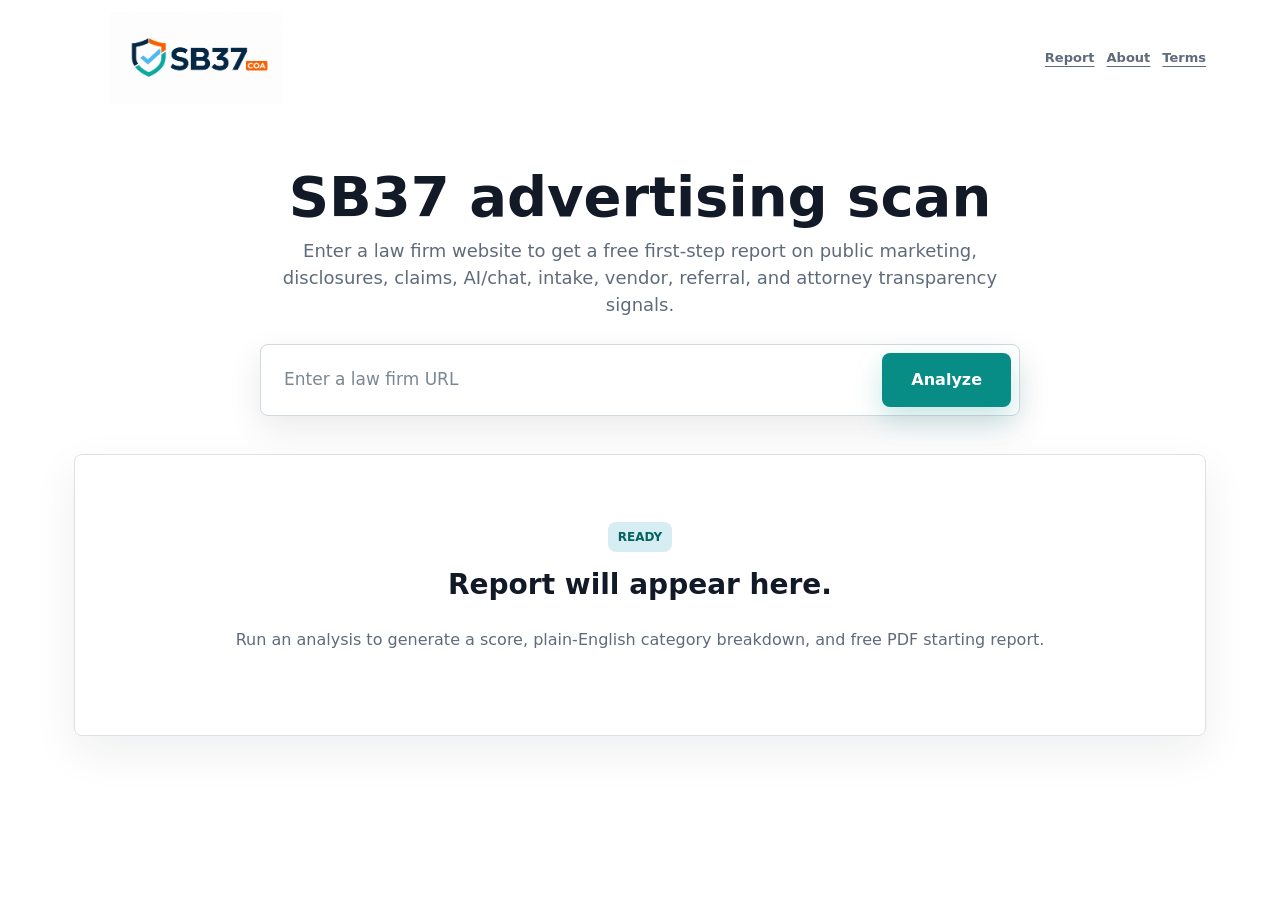
==== SB37/index.html @ e934d3d1 "Simplify PDF report layout" ====
<!doctype html>
<html lang="en">
  <head>
    <meta charset="utf-8">
    <meta name="viewport" content="width=device-width, initial-scale=1">
    <title>SB37 COA | California Legal Advertising Assessment</title>
    <meta name="description" content="Run a free SB37 compliance opportunity assessment for California law firm advertising, AI content, intake scripts, lead vendors, and disclosures.">
    <link rel="stylesheet" href="styles.css?v=20260623i">
  </head>
  <body>
    <header class="site-header">
      <div class="top-scan-shell">
        <a class="brand" href="index.html" aria-label="SB37 COA home">
          <img src="assets/sb37-coa-logo.png" alt="SB37 COA logo">
        </a>
        <div class="small-links" aria-label="Site links">
          <a href="#assessment">Report</a>
          <a href="about.html">About</a>
          <a href="terms.html">Terms</a>
        </div>
      </div>
    </header>

    <main class="scan-app">
      <section class="psi-hero" aria-label="SB37 scanner">
        <div class="psi-copy">
          <h1>SB37 advertising scan</h1>
          <p>Enter a law firm website to get a free first-step report on public marketing, disclosures, claims, AI/chat, intake, vendor, referral, and attorney transparency signals.</p>
        </div>
        <form class="top-scan-form psi-form" id="assessmentForm">
          <label class="sr-only" for="website">Law firm website</label>
          <input id="website" name="website" type="text" inputmode="url" autocapitalize="none" autocomplete="url" spellcheck="false" placeholder="Enter a law firm URL" required>
          <button class="button primary" type="submit">Analyze</button>
        </form>
      </section>
      <section class="assessment-shell compact-report" id="assessment">
        <div class="assessment-output">
          <article class="report-card" id="reportCard" aria-live="polite">
            <div class="report-empty">
              <span class="report-badge">Ready</span>
              <h3>Report will appear here.</h3>
              <p>Run an analysis to generate a score, plain-English category breakdown, and free PDF starting report.</p>
            </div>
          </article>
        </div>
      </section>
    </main>

    <script src="script.js?v=20260623i"></script>
  </body>
</html>
---- SB37/styles.css ----
:root {
  --ink: #121927;
  --muted: #5f6b7b;
  --line: #dbe3e8;
  --paper: #fbfcf8;
  --white: #ffffff;
  --teal: #078c86;
  --teal-dark: #05635f;
  --poppy: #f27a35;
  --sky: #d7edf4;
  --blue: #315d7d;
  --green: #27a76f;
  --warning: #c56a16;
  --danger: #b43b45;
  --shadow: 0 24px 70px rgba(18, 25, 39, 0.13);
}

* {
  box-sizing: border-box;
}

html {
  scroll-behavior: smooth;
}

body {
  margin: 0;
  color: var(--ink);
  background: var(--white);
  font-family: Inter, ui-sans-serif, system-ui, -apple-system, BlinkMacSystemFont, "Segoe UI", sans-serif;
  line-height: 1.5;
}

a {
  color: inherit;
}

.site-header {
  position: relative;
  top: 0;
  z-index: 10;
  background: var(--white);
}

.coa-strip {
  display: flex;
  justify-content: center;
  gap: 12px;
  padding: 8px 20px;
  color: var(--white);
  background: var(--ink);
  font-size: 13px;
}

.coa-strip span {
  color: #dfe9ee;
}

.top-scan-shell {
  display: grid;
  grid-template-columns: auto 1fr;
  align-items: center;
  gap: 22px;
  max-width: 1180px;
  margin: 0 auto;
  padding: 12px 24px 6px;
}

.top-scan-shell.simple {
  grid-template-columns: auto auto;
  justify-content: space-between;
}

.brand {
  display: inline-flex;
  align-items: center;
  text-decoration: none;
}

.brand img {
  display: block;
  width: 244px;
  height: 92px;
  object-fit: contain;
}

.top-scan-form {
  display: grid;
  grid-template-columns: minmax(0, 1fr) auto;
  gap: 10px;
  align-items: center;
  width: 100%;
}

.top-scan-form input {
  min-height: 54px;
  background: var(--white);
  box-shadow: none;
  font-size: 17px;
}

.top-scan-form input::placeholder {
  color: #7a8794;
}

.small-links {
  display: flex;
  align-items: center;
  justify-content: flex-end;
  gap: 12px;
  white-space: nowrap;
}

.scan-app {
  min-height: calc(100vh - 110px);
}

.psi-hero {
  display: grid;
  gap: 26px;
  justify-items: center;
  max-width: 980px;
  margin: 0 auto;
  padding: 46px 24px 28px;
  text-align: center;
}

.psi-copy {
  display: grid;
  justify-items: center;
  gap: 10px;
}

.psi-copy img {
  width: 132px;
  height: auto;
}

.psi-copy h1 {
  margin: 12px 0 0;
  font-size: clamp(36px, 6vw, 56px);
  line-height: 1.05;
  letter-spacing: 0;
}

.psi-copy p {
  max-width: 720px;
  margin: 0;
  color: var(--muted);
  font-size: 18px;
}

.psi-form {
  width: min(100%, 760px);
  padding: 8px;
  border: 1px solid #cfd9df;
  border-radius: 8px;
  background: var(--white);
  box-shadow: 0 12px 34px rgba(18, 25, 39, 0.09);
}

.psi-form input {
  border-color: transparent;
}

.psi-form input:focus {
  outline: none;
  border-color: transparent;
}

.psi-form .button {
  min-height: 54px;
  padding: 0 28px;
}

.small-links a,
.text-links a {
  color: var(--muted);
  font-size: 13px;
  font-weight: 700;
  text-decoration: underline;
  text-decoration-thickness: 1px;
  text-underline-offset: 4px;
}

.small-links a:hover,
.text-links a:hover {
  color: var(--ink);
}

.sr-only {
  position: absolute;
  width: 1px;
  height: 1px;
  padding: 0;
  margin: -1px;
  overflow: hidden;
  clip: rect(0, 0, 0, 0);
  white-space: nowrap;
  border: 0;
}

.hero {
  display: grid;
  grid-template-columns: minmax(0, 1.08fr) minmax(320px, 0.92fr);
  gap: 42px;
  align-items: center;
  max-width: 1180px;
  min-height: calc(100vh - 130px);
  margin: 0 auto;
  padding: 64px 24px 56px;
}

.hero-copy h1,
.page-hero h1 {
  max-width: 780px;
  margin: 0;
  font-size: clamp(42px, 6.3vw, 76px);
  line-height: 0.96;
  letter-spacing: 0;
}

.hero-lede,
.page-hero p {
  max-width: 680px;
  margin: 22px 0 0;
  color: var(--muted);
  font-size: 20px;
}

.eyebrow {
  margin: 0 0 14px;
  color: var(--teal-dark);
  font-size: 13px;
  font-weight: 900;
  letter-spacing: 0;
  text-transform: uppercase;
}

.hero-actions {
  display: flex;
  flex-wrap: wrap;
  gap: 12px;
  margin-top: 30px;
}

.hero-actions.text-links {
  gap: 16px;
}

.button {
  display: inline-flex;
  align-items: center;
  justify-content: center;
  min-height: 48px;
  padding: 0 18px;
  border: 1px solid transparent;
  border-radius: 8px;
  font: inherit;
  font-weight: 850;
  text-decoration: none;
  cursor: pointer;
}

.button.primary {
  color: var(--white);
  background: var(--teal);
  box-shadow: 0 12px 28px rgba(7, 140, 134, 0.22);
}

.button.primary:hover {
  background: var(--teal-dark);
}

.button:disabled {
  cursor: wait;
  opacity: 0.72;
}

.button.secondary {
  color: var(--ink);
  background: var(--white);
  border-color: var(--line);
}

.button.wide {
  width: 100%;
}

.score-panel {
  display: grid;
  gap: 14px;
}

.meter-card {
  overflow: hidden;
  min-height: 520px;
  padding: 28px;
  border: 1px solid var(--line);
  border-radius: 8px;
  background:
    radial-gradient(circle at 20% 10%, rgba(242, 122, 53, 0.2), transparent 28%),
    linear-gradient(145deg, #ffffff 0%, #e8f7f6 52%, #f7eee1 100%);
  box-shadow: var(--shadow);
}

.meter-top {
  display: flex;
  align-items: center;
  justify-content: space-between;
  color: var(--muted);
  font-weight: 850;
}

.meter-top strong {
  color: var(--ink);
  font-size: 56px;
  line-height: 1;
}

.meter-ring {
  position: relative;
  display: grid;
  place-items: center;
  width: min(100%, 330px);
  aspect-ratio: 1;
  margin: 34px auto;
  border-radius: 50%;
  background: conic-gradient(var(--green) 0 62%, var(--poppy) 62% 82%, #e5edf0 82% 100%);
}

.meter-ring::after {
  content: "";
  position: absolute;
  inset: 18px;
  border-radius: 50%;
  background: var(--white);
}

.ring-core {
  position: relative;
  z-index: 1;
  display: grid;
  place-items: center;
  width: 132px;
  aspect-ratio: 1;
  border-radius: 50%;
  color: var(--teal-dark);
  background: var(--sky);
  font-size: 28px;
  font-weight: 950;
}

.meter-status {
  display: grid;
  gap: 6px;
  padding: 18px;
  border-radius: 8px;
  background: rgba(255, 255, 255, 0.78);
}

.meter-status strong {
  font-size: 22px;
}

.meter-status span {
  color: var(--muted);
}

.mini-grid {
  display: grid;
  grid-template-columns: repeat(4, 1fr);
  gap: 10px;
}

.mini-grid span {
  display: grid;
  place-items: center;
  min-height: 64px;
  padding: 8px;
  border: 1px solid var(--line);
  border-radius: 8px;
  background: var(--white);
  color: var(--muted);
  font-size: 13px;
  font-weight: 850;
  text-align: center;
}

.risk-band {
  display: grid;
  grid-template-columns: repeat(3, 1fr);
  gap: 1px;
  background: var(--line);
  border-block: 1px solid var(--line);
}

.risk-band div {
  display: grid;
  gap: 6px;
  min-height: 150px;
  padding: 28px;
  background: var(--ink);
  color: var(--white);
}

.risk-band span {
  color: #ccd7df;
}

.assessment-shell,
.packages,
.loop-section,
.delta-section,
.terms-layout,
.disclaimer-callout,
.page-hero {
  max-width: 1180px;
  margin: 0 auto;
  padding: 76px 24px;
}

.scan-app .compact-report {
  padding-top: 10px;
  padding-bottom: 48px;
}

.compact-report .assessment-output {
  gap: 0;
}

.compact-report .report-card {
  min-height: 280px;
}

.compact-report .report-empty {
  min-height: 224px;
}

.section-heading {
  max-width: 760px;
  margin-bottom: 28px;
}

.section-heading.compact {
  margin-bottom: 24px;
}

.section-heading h2 {
  margin: 0;
  font-size: clamp(30px, 4vw, 48px);
  line-height: 1.02;
}

.section-heading p:not(.eyebrow) {
  color: var(--muted);
  font-size: 18px;
}

.assessment-grid {
  display: grid;
  grid-template-columns: minmax(310px, 0.85fr) minmax(0, 1.15fr);
  gap: 24px;
  align-items: start;
}

.assessment-output {
  display: grid;
  gap: 16px;
}

.assessment-card,
.report-card,
.package-grid article,
.delta-grid article,
.terms-layout article,
.disclaimer-callout {
  border: 1px solid var(--line);
  border-radius: 8px;
  background: var(--white);
  box-shadow: 0 16px 45px rgba(18, 25, 39, 0.07);
}

.assessment-card {
  padding: 24px;
}

fieldset {
  display: grid;
  gap: 12px;
  margin: 0;
  padding: 0;
  border: 0;
}

fieldset + fieldset {
  margin-top: 24px;
  padding-top: 22px;
  border-top: 1px solid var(--line);
}

legend {
  margin-bottom: 14px;
  font-size: 18px;
  font-weight: 900;
}

label {
  font-weight: 800;
}

input,
select {
  width: 100%;
  min-height: 48px;
  padding: 0 14px;
  border: 1px solid #cfd9df;
  border-radius: 8px;
  color: var(--ink);
  background: var(--white);
  font: inherit;
}

input:focus,
select:focus {
  outline: 3px solid rgba(7, 140, 134, 0.18);
  border-color: var(--teal);
}

.inline-field {
  display: grid;
  grid-template-columns: 1fr auto;
  gap: 10px;
}

.form-note {
  margin: 0;
  color: var(--muted);
  font-size: 13px;
}

.form-note a {
  color: var(--teal-dark);
  font-weight: 900;
}

.auto-scan-card {
  display: grid;
  gap: 6px;
  padding: 16px;
  border: 1px solid #d8e5e8;
  border-radius: 8px;
  color: var(--ink);
  background: #f7faf9;
}

.auto-scan-card strong {
  font-size: 16px;
}

.auto-scan-card span {
  color: var(--muted);
  font-size: 14px;
}

.auto-scan-card.scanning {
  border-color: rgba(7, 140, 134, 0.5);
  background: #edf9f8;
}

.auto-scan-card.warning {
  border-color: rgba(197, 106, 22, 0.45);
  background: #fff8ed;
}

.report-card {
  min-height: 590px;
  padding: 28px;
}

.report-empty {
  display: grid;
  justify-items: center;
  align-content: center;
  min-height: 520px;
  color: var(--muted);
  text-align: center;
}

.report-empty h3 {
  margin: 12px 0 6px;
  color: var(--ink);
  font-size: 28px;
}

.scan-progress {
  display: grid;
  justify-items: center;
  align-content: center;
  gap: 18px;
  min-height: 520px;
  text-align: center;
}

.scan-orbit {
  position: relative;
  display: grid;
  place-items: center;
  width: 154px;
  aspect-ratio: 1;
  border-radius: 50%;
  background:
    conic-gradient(from 0deg, var(--teal), var(--green), var(--poppy), var(--teal));
  box-shadow: 0 18px 50px rgba(18, 25, 39, 0.14);
  animation: scanSpin 4.8s linear infinite;
}

.scan-orbit::before {
  content: "";
  position: absolute;
  inset: 12px;
  border-radius: 50%;
  background: var(--white);
}

.scan-orbit::after {
  content: "SB37";
  position: relative;
  z-index: 1;
  color: var(--ink);
  font-weight: 950;
  letter-spacing: 0;
  animation: scanSpin 4.8s linear infinite reverse;
}

.scan-orbit span {
  position: absolute;
  z-index: 1;
  width: 10px;
  aspect-ratio: 1;
  border-radius: 50%;
  background: var(--white);
  box-shadow: 0 0 0 5px rgba(255, 255, 255, 0.34);
}

.scan-orbit span:nth-child(1) {
  top: 2px;
}

.scan-orbit span:nth-child(2) {
  right: 14px;
  bottom: 28px;
}

.scan-orbit span:nth-child(3) {
  left: 14px;
  bottom: 28px;
}

.scan-copy h3 {
  margin: 10px 0 4px;
  font-size: clamp(28px, 5vw, 46px);
  line-height: 1;
}

.scan-copy p {
  margin: 0;
  color: var(--muted);
}

.scan-bar {
  overflow: hidden;
  width: min(100%, 520px);
  height: 12px;
  border-radius: 999px;
  background: #dce7e9;
}

.scan-bar span {
  display: block;
  width: 46%;
  height: 100%;
  border-radius: inherit;
  background: linear-gradient(90deg, var(--teal), var(--green), var(--poppy));
  animation: scanSweep 2.8s ease-in-out infinite;
}

.scan-phase {
  display: flex;
  align-items: center;
  justify-content: center;
  gap: 12px;
  min-height: 34px;
  color: var(--muted);
}

.scan-phase strong {
  color: var(--ink);
}

.scan-phase span {
  min-width: 52px;
  padding: 5px 8px;
  border-radius: 999px;
  color: var(--teal-dark);
  background: var(--sky);
  font-weight: 950;
}

.scan-modules {
  display: flex;
  flex-wrap: wrap;
  justify-content: center;
  gap: 8px;
  max-width: 860px;
}

.scan-modules span {
  padding: 8px 10px;
  border: 1px solid var(--line);
  border-radius: 999px;
  color: var(--muted);
  background: #f8fbfc;
  font-size: 12px;
  font-weight: 850;
  transition: color 0.2s ease, background 0.2s ease, border-color 0.2s ease, transform 0.2s ease;
}

.scan-modules span.active {
  color: var(--white);
  border-color: var(--teal);
  background: var(--teal);
}

.scan-modules span.done {
  color: var(--teal-dark);
  border-color: rgba(7, 140, 134, 0.22);
  background: #edf9f8;
}

@keyframes scanSpin {
  to {
    transform: rotate(360deg);
  }
}

@keyframes scanSweep {
  0% {
    transform: translateX(-105%);
  }
  55% {
    transform: translateX(80%);
  }
  100% {
    transform: translateX(230%);
  }
}

.report-badge {
  display: inline-flex;
  padding: 6px 10px;
  border-radius: 8px;
  color: var(--teal-dark);
  background: var(--sky);
  font-size: 12px;
  font-weight: 900;
  text-transform: uppercase;
}

.report-result {
  display: grid;
  gap: 14px;
}

.report-score {
  display: grid;
  grid-template-columns: auto 1fr;
  gap: 18px;
  align-items: center;
  padding-bottom: 20px;
  border-bottom: 1px solid var(--line);
}

.score-number {
  display: grid;
  place-items: center;
  width: 118px;
  aspect-ratio: 1;
  border-radius: 50%;
  color: var(--white);
  background: var(--teal);
  font-size: 40px;
  font-weight: 950;
}

.status-low .score-number {
  background: var(--green);
}

.status-medium .score-number {
  background: var(--warning);
}

.status-high .score-number {
  background: var(--danger);
}

.score-hero {
  display: grid;
  grid-template-columns: auto 1fr;
  gap: 18px;
  align-items: center;
  padding: 18px;
  border: 1px solid var(--line);
  border-radius: 8px;
  background: linear-gradient(145deg, #ffffff, #f3fbfa);
}

.score-hero h3 {
  margin: 8px 0 6px;
  font-size: clamp(28px, 4vw, 44px);
  line-height: 1;
}

.score-hero p {
  margin: 0 0 10px;
  color: var(--muted);
}

.score-ring {
  position: relative;
  display: grid;
  place-items: center;
  width: 152px;
  aspect-ratio: 1;
  border-radius: 50%;
  background:
    conic-gradient(var(--score-color) 0 var(--score), #e3ebef var(--score) 360deg);
  box-shadow: 0 16px 44px rgba(18, 25, 39, 0.12);
}

.score-ring.watch {
  background: conic-gradient(var(--score-color) 0 var(--score), #e3ebef var(--score) 360deg);
}

.score-ring.alert {
  background: conic-gradient(var(--score-color) 0 var(--score), #e3ebef var(--score) 360deg);
}

.score-ring::before {
  content: "";
  position: absolute;
  inset: 8px;
  border-radius: 50%;
  background:
    conic-gradient(#b43b45 0 40%, #c56a16 40% 75%, #27a76f 75% 100%);
  opacity: 0.16;
}

.score-pointer {
  position: absolute;
  top: 8px;
  left: 50%;
  z-index: 2;
  width: 4px;
  height: 20px;
  border-radius: 999px;
  background: var(--ink);
  transform-origin: 50% 68px;
  transform: translateX(-50%) rotate(calc(var(--score) - 180deg));
  transition: transform 0.08s linear;
}

.score-ring-core {
  position: relative;
  z-index: 1;
  display: grid;
  place-items: center;
  width: 108px;
  aspect-ratio: 1;
  border-radius: 50%;
  background: var(--white);
}

.score-ring-core strong {
  font-size: 40px;
  line-height: 1;
}

.score-ring-core span {
  color: var(--muted);
  font-size: 12px;
  font-weight: 900;
  text-transform: uppercase;
}

.report-score h3 {
  margin: 0 0 6px;
  font-size: 26px;
}

.report-list {
  display: grid;
  gap: 10px;
  margin: 0;
  padding: 0;
  list-style: none;
}

.report-list li {
  padding: 14px;
  border: 1px solid var(--line);
  border-radius: 8px;
  background: #f9fbfb;
}

.report-list.compact li {
  padding: 12px 14px;
}

.report-statline {
  display: flex;
  flex-wrap: wrap;
  gap: 8px;
  margin-top: 12px;
}

.report-statline span {
  padding: 5px 8px;
  border: 1px solid var(--line);
  border-radius: 999px;
  color: var(--muted);
  background: var(--white);
  font-size: 12px;
  font-weight: 900;
}

.market-board {
  display: grid;
  gap: 10px;
}

.market-row {
  display: grid;
  grid-template-columns: 150px 1fr 54px;
  gap: 12px;
  align-items: center;
  padding: 10px 12px;
  border: 1px solid var(--line);
  border-radius: 8px;
  background: #f8fbfc;
}

.market-name {
  font-size: 13px;
  font-weight: 900;
}

.market-track {
  height: 14px;
  overflow: hidden;
  border-radius: 999px;
  background: #e1e9ed;
}

.market-fill {
  width: var(--pct);
  height: 100%;
  border-radius: inherit;
  background: linear-gradient(90deg, var(--teal), var(--green));
}

.market-row.watch .market-fill {
  background: linear-gradient(90deg, var(--poppy), #f2bd35);
}

.market-row.alert .market-fill {
  background: linear-gradient(90deg, var(--danger), var(--poppy));
}

.market-percent {
  font-weight: 950;
  text-align: right;
}

.review-row {
  display: grid;
  gap: 12px;
  align-items: center;
  padding: 14px;
  border: 1px solid var(--line);
  border-radius: 8px;
  background: #f9fbfb;
}

.review-row strong {
  display: block;
  font-size: 15px;
}

.review-row span {
  color: var(--muted);
  font-size: 13px;
}

.review-row p {
  max-width: 760px;
  margin: 6px 0 0;
  color: #3f4b5a;
  font-size: 13px;
}

.review-row.watch {
  border-color: rgba(197, 106, 22, 0.35);
  background: #fff8ed;
}

.review-row.alert {
  border-color: rgba(180, 59, 69, 0.3);
  background: #fff4f5;
}

.produce-report-card {
  display: grid;
  gap: 12px;
  padding: 16px;
  border: 1px solid rgba(7, 140, 134, 0.24);
  border-radius: 8px;
  background: linear-gradient(135deg, #f2fbfa 0%, #ffffff 72%);
}

.produce-copy {
  display: grid;
  gap: 6px;
}

.next-step-card {
  display: grid;
  grid-template-columns: 1fr auto;
  gap: 16px;
  align-items: center;
  padding: 16px;
  border: 1px solid var(--line);
  border-radius: 8px;
  background: #fffdf8;
}

.full-breakdown {
  padding: 14px;
  border: 1px solid var(--line);
  border-radius: 8px;
  background: #f9fbfb;
}

.full-breakdown summary {
  cursor: pointer;
  color: var(--ink);
  font-weight: 950;
}

.full-breakdown .market-board {
  margin-top: 12px;
}

.next-step-card p {
  margin: 0;
  color: var(--muted);
}

.next-step-card h4 {
  margin: 8px 0 4px;
}

.produce-report-card h4 {
  margin: 0;
  font-size: 22px;
  line-height: 1.12;
}

.produce-report-card p {
  margin: 0;
  color: var(--muted);
}

.produce-report-card form {
  display: grid;
  grid-template-columns: repeat(3, minmax(0, 1fr)) auto;
  gap: 8px;
  align-items: end;
}

.produce-report-card label {
  display: grid;
  gap: 5px;
  color: var(--muted);
  font-size: 12px;
  font-weight: 900;
  text-transform: uppercase;
}

.produce-report-card input {
  min-height: 46px;
  font-size: 15px;
  text-transform: none;
}

.produce-report-card select {
  min-height: 46px;
  font-size: 15px;
}

.phone-field div {
  display: grid;
  grid-template-columns: 104px minmax(0, 1fr);
  gap: 6px;
}

.phone-field select,
.phone-field input {
  width: 100%;
}

.produce-report-card .consent-field {
  grid-column: 1 / -1;
  display: grid;
  grid-template-columns: auto 1fr;
  gap: 10px;
  align-items: start;
  padding: 10px;
  border: 1px solid rgba(7, 140, 134, 0.16);
  border-radius: 8px;
  background: rgba(255, 255, 255, 0.72);
  color: var(--muted);
  font-size: 12px;
  font-weight: 700;
  line-height: 1.35;
  text-transform: none;
}

.produce-report-card .consent-field input {
  width: 18px;
  min-height: 18px;
  margin: 1px 0 0;
}

.produce-report-card .button {
  min-height: 46px;
  white-space: nowrap;
}

.report-benefits {
  display: flex;
  flex-wrap: wrap;
  gap: 8px;
}

.report-benefits span {
  padding: 6px 9px;
  border: 1px solid rgba(7, 140, 134, 0.18);
  border-radius: 999px;
  color: var(--teal-dark);
  background: var(--white);
  font-size: 12px;
  font-weight: 900;
}

.evidence-grid {
  display: grid;
  grid-template-columns: repeat(2, 1fr);
  gap: 10px;
}

.evidence-card {
  padding: 12px;
  border: 1px solid var(--line);
  border-radius: 8px;
  background: #f9fbfb;
}

.evidence-card strong {
  display: block;
  margin-bottom: 4px;
}

.evidence-card span {
  color: var(--muted);
  font-size: 13px;
}

.loop-grid,
.package-grid,
.delta-grid {
  display: grid;
  grid-template-columns: repeat(5, 1fr);
  gap: 14px;
}

.loop-grid div {
  display: grid;
  gap: 16px;
  min-height: 180px;
  padding: 20px;
  border-radius: 8px;
  color: var(--white);
  background: var(--blue);
}

.loop-grid strong {
  font-size: 36px;
}

.loop-grid span {
  color: #e8f0f4;
  font-weight: 800;
}

.package-grid {
  grid-template-columns: repeat(3, 1fr);
}

.package-grid article,
.delta-grid article,
.terms-layout article {
  padding: 24px;
}

.package-grid article {
  display: grid;
  gap: 12px;
  min-height: 250px;
}

.package-grid article.featured {
  color: var(--white);
  background: var(--ink);
  border-color: var(--ink);
}

.package-grid h3,
.delta-grid h3 {
  margin: 0;
  font-size: 24px;
}

.package-grid p,
.delta-grid p,
.terms-layout p {
  margin: 0;
  color: var(--muted);
}

.package-grid article.featured p {
  color: #d9e3e8;
}

.package-grid strong {
  align-self: end;
  font-size: 22px;
}

.package-kicker {
  color: var(--poppy);
  font-size: 12px;
  font-weight: 950;
  text-transform: uppercase;
}

.delta-grid {
  grid-template-columns: repeat(4, 1fr);
}

.page-hero {
  padding-top: 74px;
  padding-bottom: 38px;
}

.page-hero.legal {
  border-bottom: 1px solid var(--line);
}

.terms-layout {
  display: grid;
  grid-template-columns: repeat(2, 1fr);
  gap: 16px;
}

.terms-layout h2 {
  margin: 0 0 10px;
  font-size: 22px;
}

.disclaimer-callout {
  margin-bottom: 72px;
  background: #fff7ef;
}

.disclaimer-callout h2 {
  margin: 0 0 10px;
}

.disclaimer-callout p {
  max-width: 900px;
  color: var(--muted);
}

.disclaimer-callout a {
  color: var(--teal-dark);
  font-weight: 900;
}

.site-footer {
  display: flex;
  justify-content: center;
  gap: 18px;
  padding: 26px 24px;
  border-top: 1px solid var(--line);
  color: var(--muted);
  font-size: 14px;
}

.site-footer span:first-child {
  color: var(--ink);
  font-weight: 900;
}

.example-page {
  background: #f7fafb;
}

.example-shell {
  max-width: 1120px;
  margin: 0 auto;
  padding: 34px 24px 70px;
}

.example-hero {
  position: relative;
  display: grid;
  gap: 22px;
  min-height: 560px;
  align-content: center;
  padding: 42px;
  border: 1px solid var(--line);
  border-radius: 8px;
  background:
    linear-gradient(135deg, rgba(7, 140, 134, 0.1), transparent 38%),
    linear-gradient(145deg, #ffffff 0%, #eef8f7 100%);
  box-shadow: 0 18px 48px rgba(18, 25, 39, 0.08);
}

.example-brand-row {
  display: flex;
  flex-wrap: wrap;
  gap: 10px;
  align-items: center;
  color: var(--muted);
  font-weight: 850;
}

.example-brand-row img {
  width: 34px;
  height: 34px;
  border-radius: 8px;
  background: var(--white);
}

.example-brand-row strong {
  color: var(--teal-dark);
  background: var(--sky);
  border-radius: 999px;
  padding: 5px 9px;
  font-size: 12px;
  text-transform: uppercase;
}

.example-score {
  display: grid;
  place-items: center;
  width: 134px;
  aspect-ratio: 1;
  border-radius: 50%;
  color: var(--teal-dark);
  background:
    radial-gradient(circle at center, var(--white) 0 56%, transparent 57%),
    conic-gradient(var(--green) 0 100%);
  box-shadow: 0 12px 30px rgba(39, 167, 111, 0.18);
}

.example-score span {
  font-size: 46px;
  font-weight: 950;
  line-height: 1;
}

.example-score small {
  margin-top: -30px;
  color: var(--muted);
  font-size: 11px;
  font-weight: 900;
  text-transform: uppercase;
}

.example-hero h1 {
  max-width: 760px;
  margin: 0;
  font-size: clamp(38px, 6vw, 68px);
  line-height: 0.98;
}

.example-hero p {
  max-width: 720px;
  margin: 0;
  color: var(--muted);
  font-size: 19px;
}

.example-actions {
  display: flex;
  flex-wrap: wrap;
  gap: 10px;
}

.example-grid {
  display: grid;
  grid-template-columns: repeat(2, 1fr);
  gap: 14px;
  margin-top: 18px;
}

.example-grid article,
.example-band {
  padding: 24px;
  border: 1px solid var(--line);
  border-radius: 8px;
  background: var(--white);
}

.example-grid span {
  color: var(--teal-dark);
  font-size: 12px;
  font-weight: 950;
  text-transform: uppercase;
}

.example-grid h2,
.example-band h2 {
  margin: 8px 0 8px;
  font-size: 24px;
  line-height: 1.1;
}

.example-grid p,
.example-band p {
  margin: 0;
  color: var(--muted);
}

.example-band {
  margin-top: 18px;
  background: #fffdf8;
}

@media (max-width: 920px) {
  .top-scan-shell {
    grid-template-columns: auto 1fr;
  }

  .hero,
  .assessment-grid,
  .risk-band,
  .terms-layout {
    grid-template-columns: 1fr;
  }

  .loop-grid,
  .package-grid,
  .delta-grid {
    grid-template-columns: repeat(2, 1fr);
  }

  .hero {
    min-height: auto;
    padding-top: 42px;
  }

  .meter-card {
    min-height: auto;
  }
}

@media (max-width: 640px) {
  .coa-strip {
    display: none;
    align-items: center;
    text-align: center;
  }

  .top-scan-shell,
  .top-scan-shell.simple {
    display: grid;
    grid-template-columns: auto 1fr;
    gap: 10px;
    padding: 8px 14px 4px;
  }

  .brand {
    justify-content: start;
  }

  .brand img {
    width: 156px;
    height: 58px;
  }

  .psi-hero {
    padding: 28px 16px 18px;
    gap: 20px;
  }

  .psi-copy img {
    width: 116px;
  }

  .psi-copy h1 {
    font-size: 34px;
  }

  .psi-copy p {
    font-size: 16px;
  }

  .top-scan-form {
    width: 100%;
    display: grid;
    grid-template-columns: 1fr;
    gap: 8px;
  }

  .top-scan-form input,
  .top-scan-form .button {
    min-height: 50px;
    width: 100%;
    font-size: 16px;
  }

  .small-links {
    justify-content: end;
    flex-wrap: wrap;
    gap: 12px;
  }

  .small-links a {
    font-size: 12px;
  }

  .hero-copy h1,
  .page-hero h1 {
    font-size: 36px;
  }

  .hero-lede,
  .page-hero p {
    font-size: 17px;
  }

  .hero {
    padding: 28px 16px 36px;
    gap: 24px;
  }

  .assessment-shell,
  .packages,
  .loop-section,
  .delta-section,
  .terms-layout,
  .disclaimer-callout,
  .page-hero {
    padding-left: 16px;
    padding-right: 16px;
  }

  .scan-app .compact-report {
    padding-top: 12px;
    padding-bottom: 20px;
  }

  .compact-report .report-card {
    min-height: 240px;
    padding: 18px;
  }

  .compact-report .report-empty {
    min-height: 190px;
  }

  .mini-grid,
  .loop-grid,
  .package-grid,
  .delta-grid {
    grid-template-columns: 1fr;
  }

  .inline-field {
    grid-template-columns: 1fr;
  }

  .report-score {
    grid-template-columns: 1fr;
  }

  .score-hero {
    grid-template-columns: 1fr;
    justify-items: center;
    text-align: center;
    padding: 18px;
  }

  .score-ring {
    width: 156px;
  }

  .score-ring-core {
    width: 110px;
  }

  .score-ring-core strong {
    font-size: 42px;
  }

  .market-row {
    grid-template-columns: 1fr;
  }

  .review-row,
  .produce-report-card form,
  .next-step-card,
  .example-grid {
    grid-template-columns: 1fr;
  }

  .produce-report-card {
    padding: 16px;
  }

  .produce-report-card form {
    gap: 12px;
  }

  .produce-report-card .button,
  .next-step-card .button {
    width: 100%;
  }

  .example-shell {
    padding: 18px 14px 44px;
  }

  .example-hero {
    min-height: auto;
    padding: 24px;
  }

  .example-hero h1 {
    font-size: 36px;
  }

  .market-percent {
    text-align: left;
  }

  .evidence-grid {
    grid-template-columns: 1fr;
  }
}
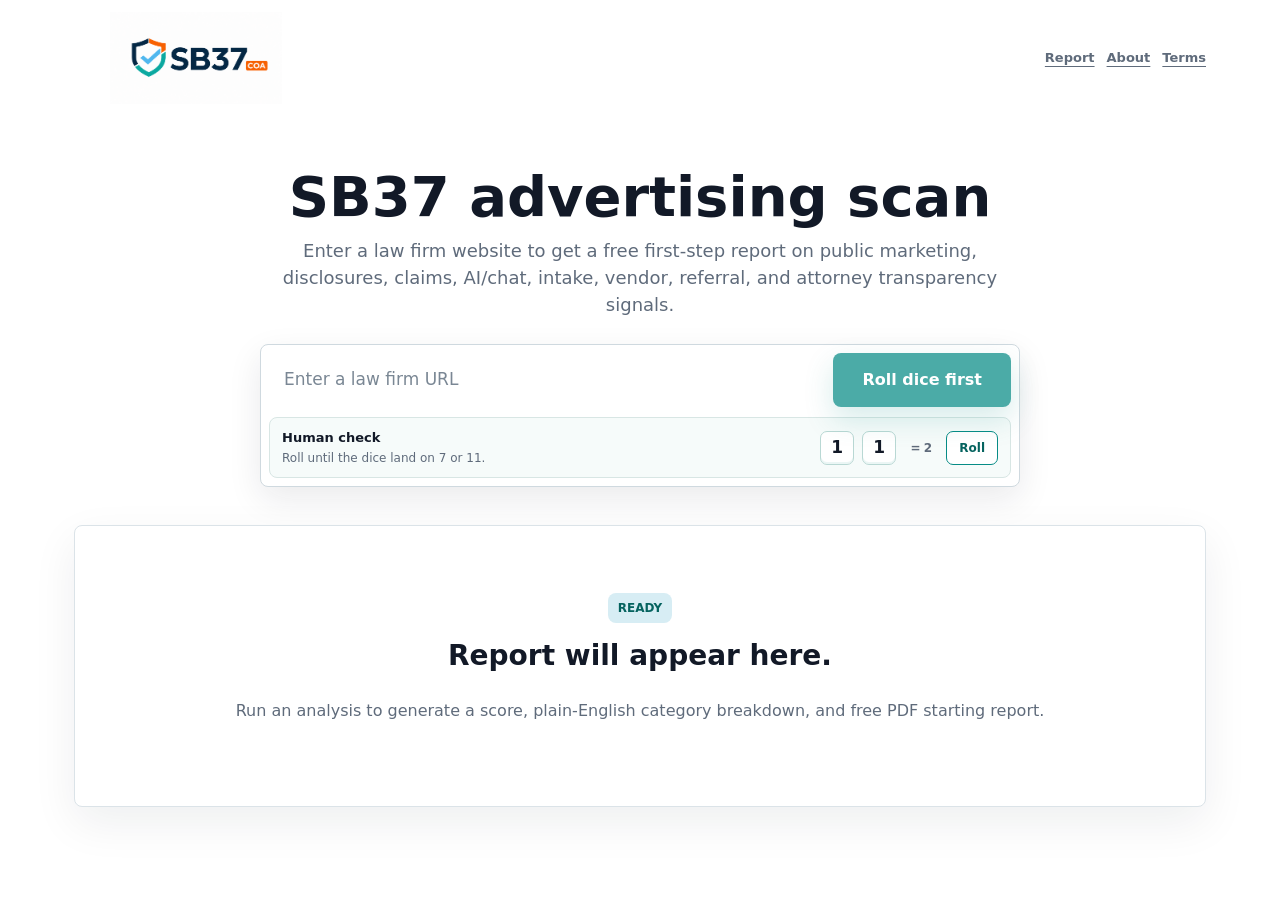
==== commit 523d6b53: "Add dice human check" ====
--- a/SB37/index.html
+++ b/SB37/index.html
@@ -5,7 +5,7 @@
     <meta name="viewport" content="width=device-width, initial-scale=1">
     <title>SB37 COA | California Legal Advertising Assessment</title>
     <meta name="description" content="Run a free SB37 compliance opportunity assessment for California law firm advertising, AI content, intake scripts, lead vendors, and disclosures.">
-    <link rel="stylesheet" href="styles.css?v=20260623i">
+    <link rel="stylesheet" href="styles.css?v=20260625a">
   </head>
   <body>
     <header class="site-header">
@@ -30,7 +30,19 @@
         <form class="top-scan-form psi-form" id="assessmentForm">
           <label class="sr-only" for="website">Law firm website</label>
           <input id="website" name="website" type="text" inputmode="url" autocapitalize="none" autocomplete="url" spellcheck="false" placeholder="Enter a law firm URL" required>
-          <button class="button primary" type="submit">Analyze</button>
+          <button class="button primary" id="analyzeButton" type="submit">Analyze</button>
+          <div class="dice-captcha" id="diceCaptcha" aria-live="polite">
+            <div class="dice-captcha-copy">
+              <strong>Human check</strong>
+              <span id="diceCaptchaStatus">Roll until the dice land on 7 or 11.</span>
+            </div>
+            <div class="dice-captcha-game" aria-label="Digital dice human check">
+              <span class="die" id="dieOne">1</span>
+              <span class="die" id="dieTwo">1</span>
+              <span class="dice-total" id="diceTotal">2</span>
+              <button class="dice-roll" id="diceRollButton" type="button">Roll</button>
+            </div>
+          </div>
         </form>
       </section>
       <section class="assessment-shell compact-report" id="assessment">
@@ -46,6 +58,6 @@
       </section>
     </main>
 
-    <script src="script.js?v=20260623i"></script>
+    <script src="script.js?v=20260625a"></script>
   </body>
 </html>
--- a/SB37/styles.css
+++ b/SB37/styles.css
@@ -173,6 +173,106 @@
   padding: 0 28px;
 }
 
+.dice-captcha {
+  grid-column: 1 / -1;
+  display: grid;
+  grid-template-columns: minmax(0, 1fr) auto;
+  gap: 12px;
+  align-items: center;
+  padding: 10px 12px;
+  border: 1px solid #d8e6e4;
+  border-radius: 8px;
+  background: #f6fbfa;
+  text-align: left;
+}
+
+.dice-captcha-copy {
+  display: grid;
+  gap: 2px;
+  min-width: 0;
+}
+
+.dice-captcha-copy strong {
+  font-size: 13px;
+}
+
+.dice-captcha-copy span {
+  color: var(--muted);
+  font-size: 12px;
+}
+
+.dice-captcha-game {
+  display: flex;
+  align-items: center;
+  gap: 8px;
+}
+
+.die {
+  display: inline-flex;
+  align-items: center;
+  justify-content: center;
+  width: 34px;
+  height: 34px;
+  border: 1px solid #b9d8d4;
+  border-radius: 7px;
+  color: var(--ink);
+  background: var(--white);
+  font-size: 17px;
+  font-weight: 900;
+  line-height: 1;
+  box-shadow: inset 0 -2px 0 rgba(7, 140, 134, 0.08);
+}
+
+.die.rolling {
+  color: var(--teal);
+  border-color: var(--teal);
+}
+
+.dice-total {
+  min-width: 34px;
+  color: var(--muted);
+  font-size: 12px;
+  font-weight: 900;
+  text-align: center;
+}
+
+.dice-total::before {
+  content: "=";
+  margin-right: 3px;
+}
+
+.dice-roll {
+  min-height: 34px;
+  padding: 0 12px;
+  border: 1px solid var(--teal);
+  border-radius: 7px;
+  color: var(--teal-dark);
+  background: var(--white);
+  font: inherit;
+  font-size: 12px;
+  font-weight: 900;
+  cursor: pointer;
+}
+
+.dice-roll:hover {
+  background: #eef8f7;
+}
+
+.dice-roll:disabled {
+  cursor: wait;
+  opacity: 0.72;
+}
+
+.dice-captcha.verified {
+  border-color: rgba(39, 167, 111, 0.35);
+  background: #f1fbf5;
+}
+
+.dice-captcha.verified .dice-captcha-copy strong,
+.dice-captcha.verified .dice-captcha-copy span {
+  color: #1c7c54;
+}
+
 .small-links a,
 .text-links a {
   color: var(--muted);
@@ -1543,6 +1643,26 @@
     font-size: 16px;
   }
 
+  .dice-captcha {
+    grid-template-columns: 1fr;
+    gap: 10px;
+    padding: 10px;
+  }
+
+  .dice-captcha-game {
+    justify-content: space-between;
+  }
+
+  .die {
+    width: 38px;
+    height: 38px;
+  }
+
+  .dice-roll {
+    min-height: 38px;
+    min-width: 82px;
+  }
+
   .small-links {
     justify-content: end;
     flex-wrap: wrap;
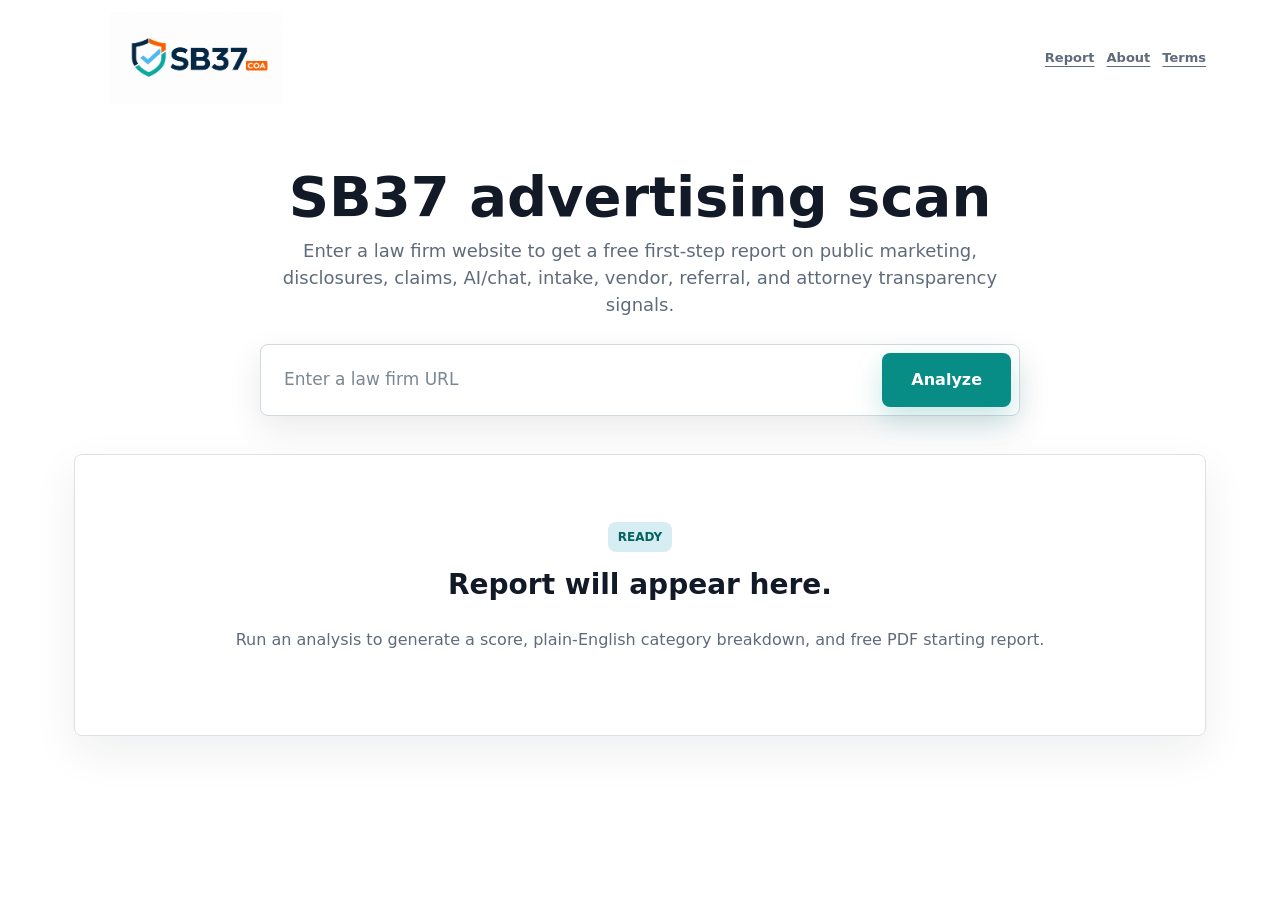
==== commit 5e7a67d4: "Revert "Add dice human check" This reverts commit 523d6b5322888069da759d2d0d837d6033ce3bd8." ====
--- a/SB37/index.html
+++ b/SB37/index.html
@@ -5,7 +5,7 @@
     <meta name="viewport" content="width=device-width, initial-scale=1">
     <title>SB37 COA | California Legal Advertising Assessment</title>
     <meta name="description" content="Run a free SB37 compliance opportunity assessment for California law firm advertising, AI content, intake scripts, lead vendors, and disclosures.">
-    <link rel="stylesheet" href="styles.css?v=20260625a">
+    <link rel="stylesheet" href="styles.css?v=20260623l">
   </head>
   <body>
     <header class="site-header">
@@ -30,19 +30,7 @@
         <form class="top-scan-form psi-form" id="assessmentForm">
           <label class="sr-only" for="website">Law firm website</label>
           <input id="website" name="website" type="text" inputmode="url" autocapitalize="none" autocomplete="url" spellcheck="false" placeholder="Enter a law firm URL" required>
-          <button class="button primary" id="analyzeButton" type="submit">Analyze</button>
-          <div class="dice-captcha" id="diceCaptcha" aria-live="polite">
-            <div class="dice-captcha-copy">
-              <strong>Human check</strong>
-              <span id="diceCaptchaStatus">Roll until the dice land on 7 or 11.</span>
-            </div>
-            <div class="dice-captcha-game" aria-label="Digital dice human check">
-              <span class="die" id="dieOne">1</span>
-              <span class="die" id="dieTwo">1</span>
-              <span class="dice-total" id="diceTotal">2</span>
-              <button class="dice-roll" id="diceRollButton" type="button">Roll</button>
-            </div>
-          </div>
+          <button class="button primary" type="submit">Analyze</button>
         </form>
       </section>
       <section class="assessment-shell compact-report" id="assessment">
@@ -58,6 +46,6 @@
       </section>
     </main>
 
-    <script src="script.js?v=20260625a"></script>
+    <script src="script.js?v=20260623l"></script>
   </body>
 </html>
--- a/SB37/styles.css
+++ b/SB37/styles.css
@@ -173,106 +173,6 @@
   padding: 0 28px;
 }
 
-.dice-captcha {
-  grid-column: 1 / -1;
-  display: grid;
-  grid-template-columns: minmax(0, 1fr) auto;
-  gap: 12px;
-  align-items: center;
-  padding: 10px 12px;
-  border: 1px solid #d8e6e4;
-  border-radius: 8px;
-  background: #f6fbfa;
-  text-align: left;
-}
-
-.dice-captcha-copy {
-  display: grid;
-  gap: 2px;
-  min-width: 0;
-}
-
-.dice-captcha-copy strong {
-  font-size: 13px;
-}
-
-.dice-captcha-copy span {
-  color: var(--muted);
-  font-size: 12px;
-}
-
-.dice-captcha-game {
-  display: flex;
-  align-items: center;
-  gap: 8px;
-}
-
-.die {
-  display: inline-flex;
-  align-items: center;
-  justify-content: center;
-  width: 34px;
-  height: 34px;
-  border: 1px solid #b9d8d4;
-  border-radius: 7px;
-  color: var(--ink);
-  background: var(--white);
-  font-size: 17px;
-  font-weight: 900;
-  line-height: 1;
-  box-shadow: inset 0 -2px 0 rgba(7, 140, 134, 0.08);
-}
-
-.die.rolling {
-  color: var(--teal);
-  border-color: var(--teal);
-}
-
-.dice-total {
-  min-width: 34px;
-  color: var(--muted);
-  font-size: 12px;
-  font-weight: 900;
-  text-align: center;
-}
-
-.dice-total::before {
-  content: "=";
-  margin-right: 3px;
-}
-
-.dice-roll {
-  min-height: 34px;
-  padding: 0 12px;
-  border: 1px solid var(--teal);
-  border-radius: 7px;
-  color: var(--teal-dark);
-  background: var(--white);
-  font: inherit;
-  font-size: 12px;
-  font-weight: 900;
-  cursor: pointer;
-}
-
-.dice-roll:hover {
-  background: #eef8f7;
-}
-
-.dice-roll:disabled {
-  cursor: wait;
-  opacity: 0.72;
-}
-
-.dice-captcha.verified {
-  border-color: rgba(39, 167, 111, 0.35);
-  background: #f1fbf5;
-}
-
-.dice-captcha.verified .dice-captcha-copy strong,
-.dice-captcha.verified .dice-captcha-copy span {
-  color: #1c7c54;
-}
-
 .small-links a,
 .text-links a {
   color: var(--muted);
@@ -1643,26 +1543,6 @@
     font-size: 16px;
   }
 
-  .dice-captcha {
-    grid-template-columns: 1fr;
-    gap: 10px;
-    padding: 10px;
-  }
-
-  .dice-captcha-game {
-    justify-content: space-between;
-  }
-
-  .die {
-    width: 38px;
-    height: 38px;
-  }
-
-  .dice-roll {
-    min-height: 38px;
-    min-width: 82px;
-  }
-
   .small-links {
     justify-content: end;
     flex-wrap: wrap;
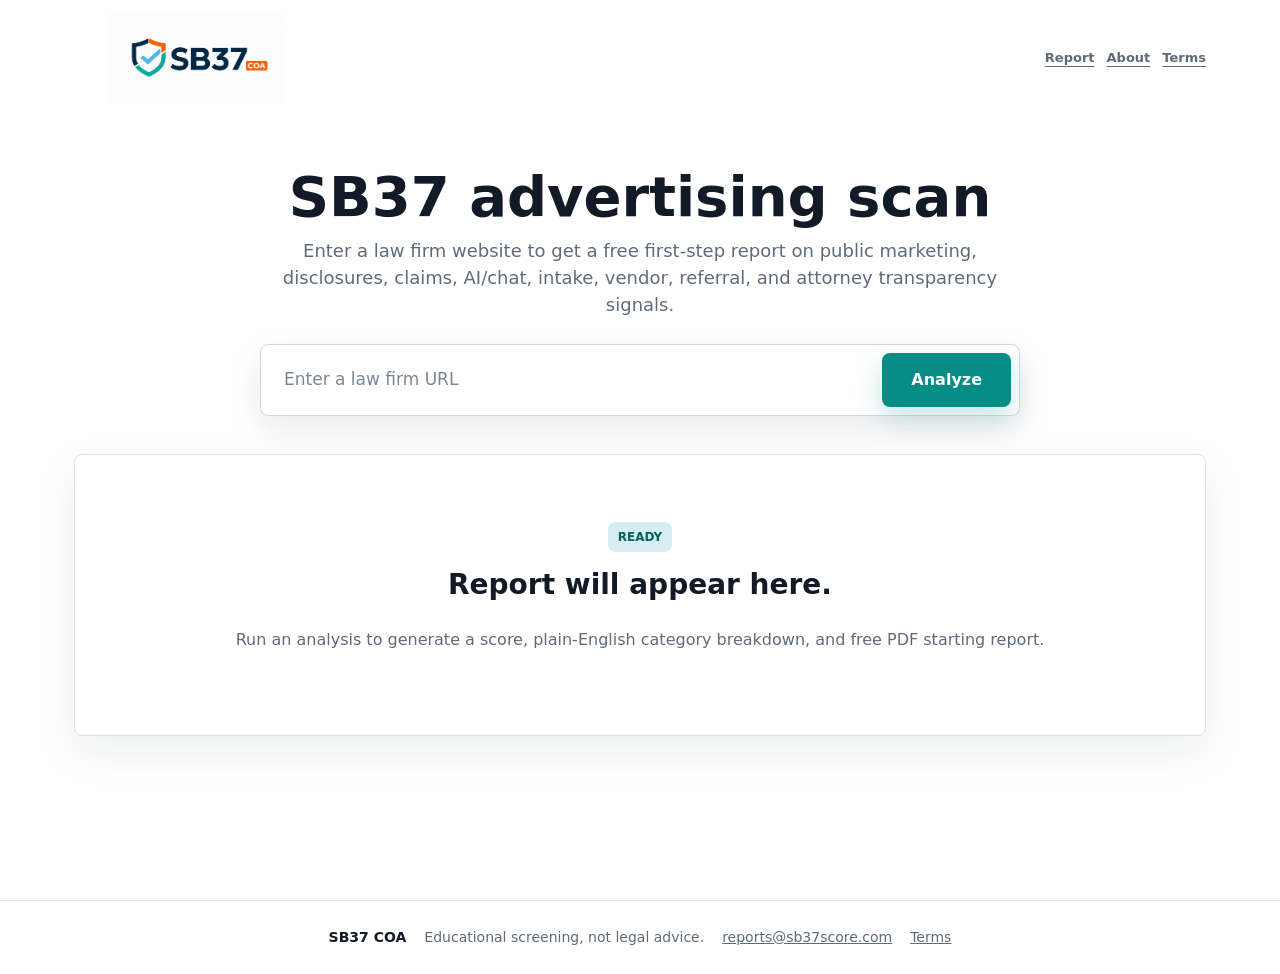
==== commit f358b159: "Add SB37 contact email to site and report" ====
--- a/SB37/index.html
+++ b/SB37/index.html
@@ -5,7 +5,7 @@
     <meta name="viewport" content="width=device-width, initial-scale=1">
     <title>SB37 COA | California Legal Advertising Assessment</title>
     <meta name="description" content="Run a free SB37 compliance opportunity assessment for California law firm advertising, AI content, intake scripts, lead vendors, and disclosures.">
-    <link rel="stylesheet" href="styles.css?v=20260623l">
+    <link rel="stylesheet" href="styles.css?v=20260625b">
   </head>
   <body>
     <header class="site-header">
@@ -46,6 +46,13 @@
       </section>
     </main>
 
-    <script src="script.js?v=20260623l"></script>
+    <footer class="site-footer">
+      <span>SB37 COA</span>
+      <span>Educational screening, not legal advice.</span>
+      <a href="mailto:reports@sb37score.com">reports@sb37score.com</a>
+      <a href="terms.html">Terms</a>
+    </footer>
+
+    <script src="script.js?v=20260625b"></script>
   </body>
 </html>
--- a/SB37/styles.css
+++ b/SB37/styles.css
@@ -1310,6 +1310,7 @@
 
 .site-footer {
   display: flex;
+  flex-wrap: wrap;
   justify-content: center;
   gap: 18px;
   padding: 26px 24px;
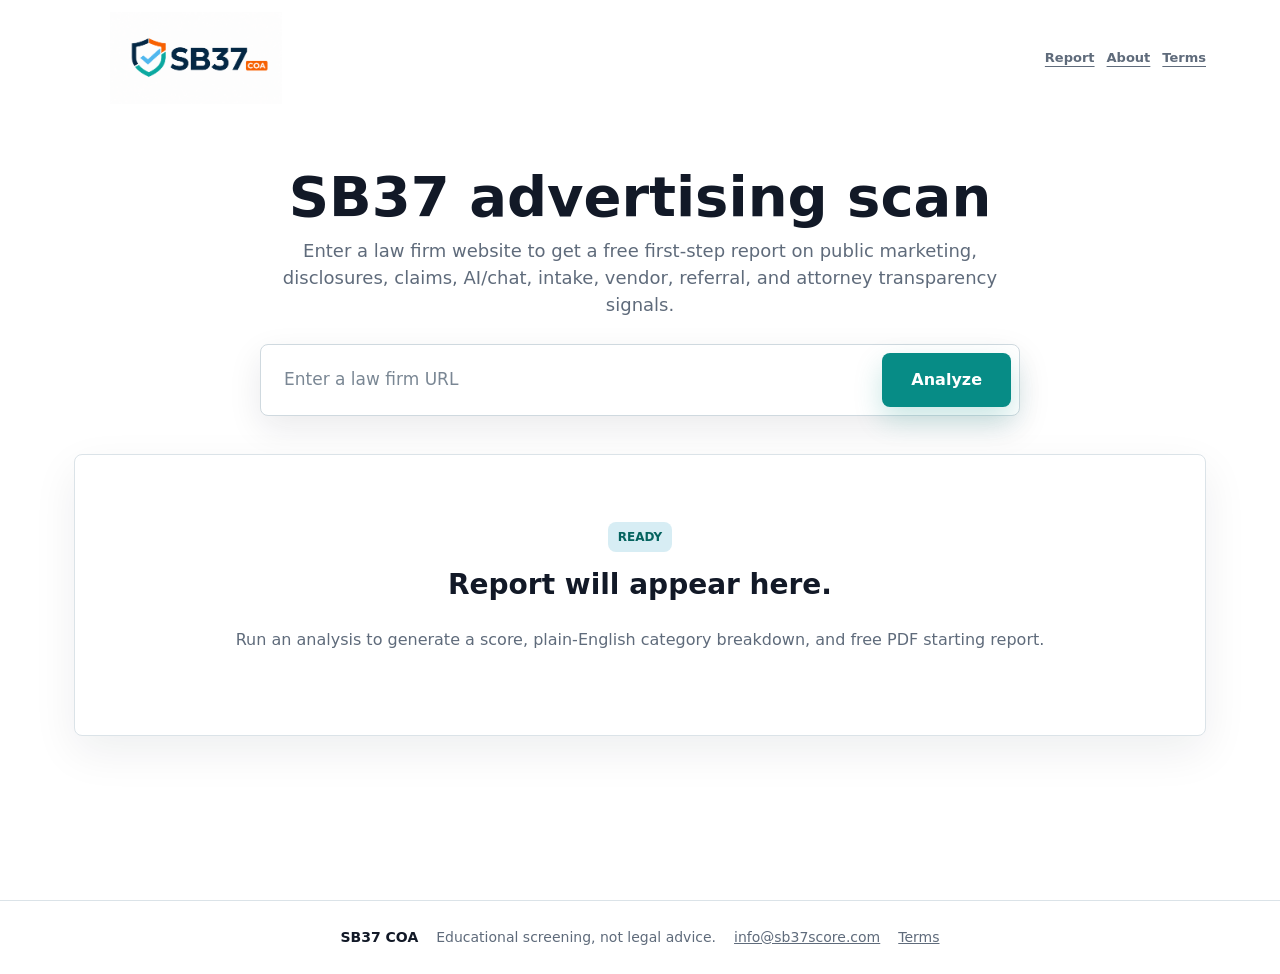
==== commit 0bdda20e: "Make SB37 root canonical and update mail sender" ====
--- a/SB37/index.html
+++ b/SB37/index.html
@@ -3,56 +3,14 @@
   <head>
     <meta charset="utf-8">
     <meta name="viewport" content="width=device-width, initial-scale=1">
-    <title>SB37 COA | California Legal Advertising Assessment</title>
-    <meta name="description" content="Run a free SB37 compliance opportunity assessment for California law firm advertising, AI content, intake scripts, lead vendors, and disclosures.">
-    <link rel="stylesheet" href="styles.css?v=20260625b">
+    <meta http-equiv="refresh" content="0; url=/">
+    <title>SB37 COA</title>
+    <link rel="canonical" href="https://sb37score.com/">
+    <script>
+      window.location.replace("/" + window.location.search + window.location.hash);
+    </script>
   </head>
   <body>
-    <header class="site-header">
-      <div class="top-scan-shell">
-        <a class="brand" href="index.html" aria-label="SB37 COA home">
-          <img src="assets/sb37-coa-logo.png" alt="SB37 COA logo">
-        </a>
-        <div class="small-links" aria-label="Site links">
-          <a href="#assessment">Report</a>
-          <a href="about.html">About</a>
-          <a href="terms.html">Terms</a>
-        </div>
-      </div>
-    </header>
-
-    <main class="scan-app">
-      <section class="psi-hero" aria-label="SB37 scanner">
-        <div class="psi-copy">
-          <h1>SB37 advertising scan</h1>
-          <p>Enter a law firm website to get a free first-step report on public marketing, disclosures, claims, AI/chat, intake, vendor, referral, and attorney transparency signals.</p>
-        </div>
-        <form class="top-scan-form psi-form" id="assessmentForm">
-          <label class="sr-only" for="website">Law firm website</label>
-          <input id="website" name="website" type="text" inputmode="url" autocapitalize="none" autocomplete="url" spellcheck="false" placeholder="Enter a law firm URL" required>
-          <button class="button primary" type="submit">Analyze</button>
-        </form>
-      </section>
-      <section class="assessment-shell compact-report" id="assessment">
-        <div class="assessment-output">
-          <article class="report-card" id="reportCard" aria-live="polite">
-            <div class="report-empty">
-              <span class="report-badge">Ready</span>
-              <h3>Report will appear here.</h3>
-              <p>Run an analysis to generate a score, plain-English category breakdown, and free PDF starting report.</p>
-            </div>
-          </article>
-        </div>
-      </section>
-    </main>
-
-    <footer class="site-footer">
-      <span>SB37 COA</span>
-      <span>Educational screening, not legal advice.</span>
-      <a href="mailto:reports@sb37score.com">reports@sb37score.com</a>
-      <a href="terms.html">Terms</a>
-    </footer>
-
-    <script src="script.js?v=20260625b"></script>
+    <p><a href="/">Open SB37 COA</a></p>
   </body>
 </html>
